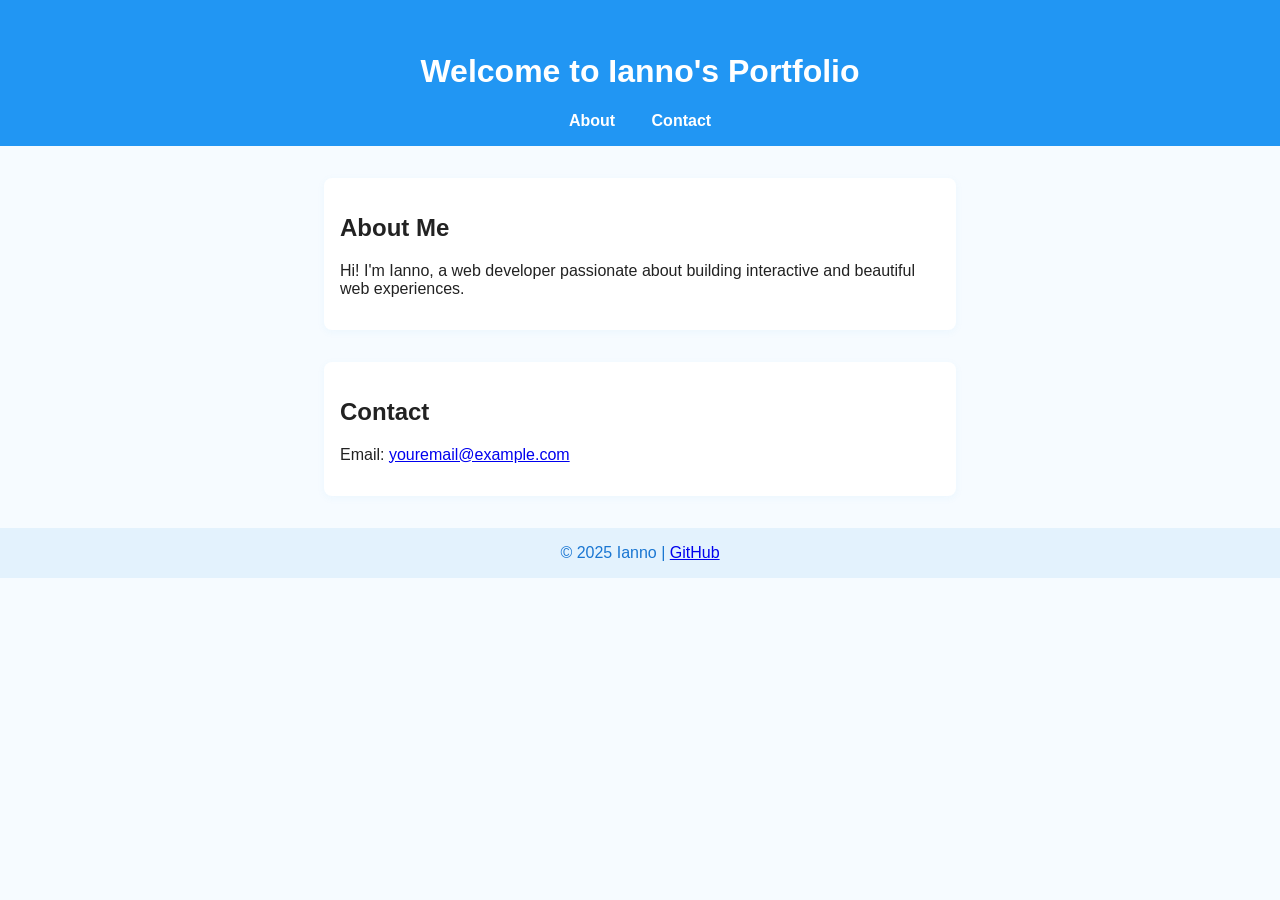
==== landing page/index.html @ ff1226e9 "chore: initial commit with portfolio starter files" ====
<!DOCTYPE html>
<html lang="en">
<head>
  <meta charset="UTF-8" />
  <meta name="viewport" content="width=device-width,initial-scale=1.0" />
  <title>Ianno's Landing Page</title>
  <link rel="stylesheet" href="style.css" />
</head>
<body>
  <header>
    <h1>Welcome to Ianno's Portfolio</h1>
    <nav>
      <a href="#about">About</a>
      <a href="#contact">Contact</a>
    </nav>
  </header>

  <section id="about">
    <h2>About Me</h2>
    <p>
      Hi! I'm Ianno, a web developer passionate about building interactive and beautiful web experiences.
    </p>
  </section>

  <section id="contact">
    <h2>Contact</h2>
    <p>
      Email: <a href="mailto:youremail@example.com">youremail@example.com</a>
    </p>
  </section>

  <footer>
    &copy; 2025 Ianno | <a href="https://github.com/ianno-iann">GitHub</a>
  </footer>
</body>
</html>
---- landing page/style.css ----
body {
  font-family: 'Segoe UI', Arial, sans-serif;
  background: #f6fbff;
  color: #222;
  margin: 0;
  padding: 0;
}

header {
  background: #2196f3;
  color: #fff;
  padding: 2em 1em 1em 1em;
  text-align: center;
}

nav {
  margin-top: 1em;
}

nav a {
  color: #fff;
  text-decoration: none;
  margin: 0 1em;
  font-weight: bold;
  transition: text-decoration 0.2s;
}

nav a:hover {
  text-decoration: underline;
}

section {
  max-width: 600px;
  margin: 2em auto;
  padding: 1em;
  background: #fff;
  border-radius: 8px;
  box-shadow: 0 2px 8px rgba(33, 150, 243, 0.05);
}

footer {
  text-align: center;
  padding: 1em;
  background: #e3f2fd;
  color: #1976d2;
  margin-top: 2em;
  font-size: 1em;
}
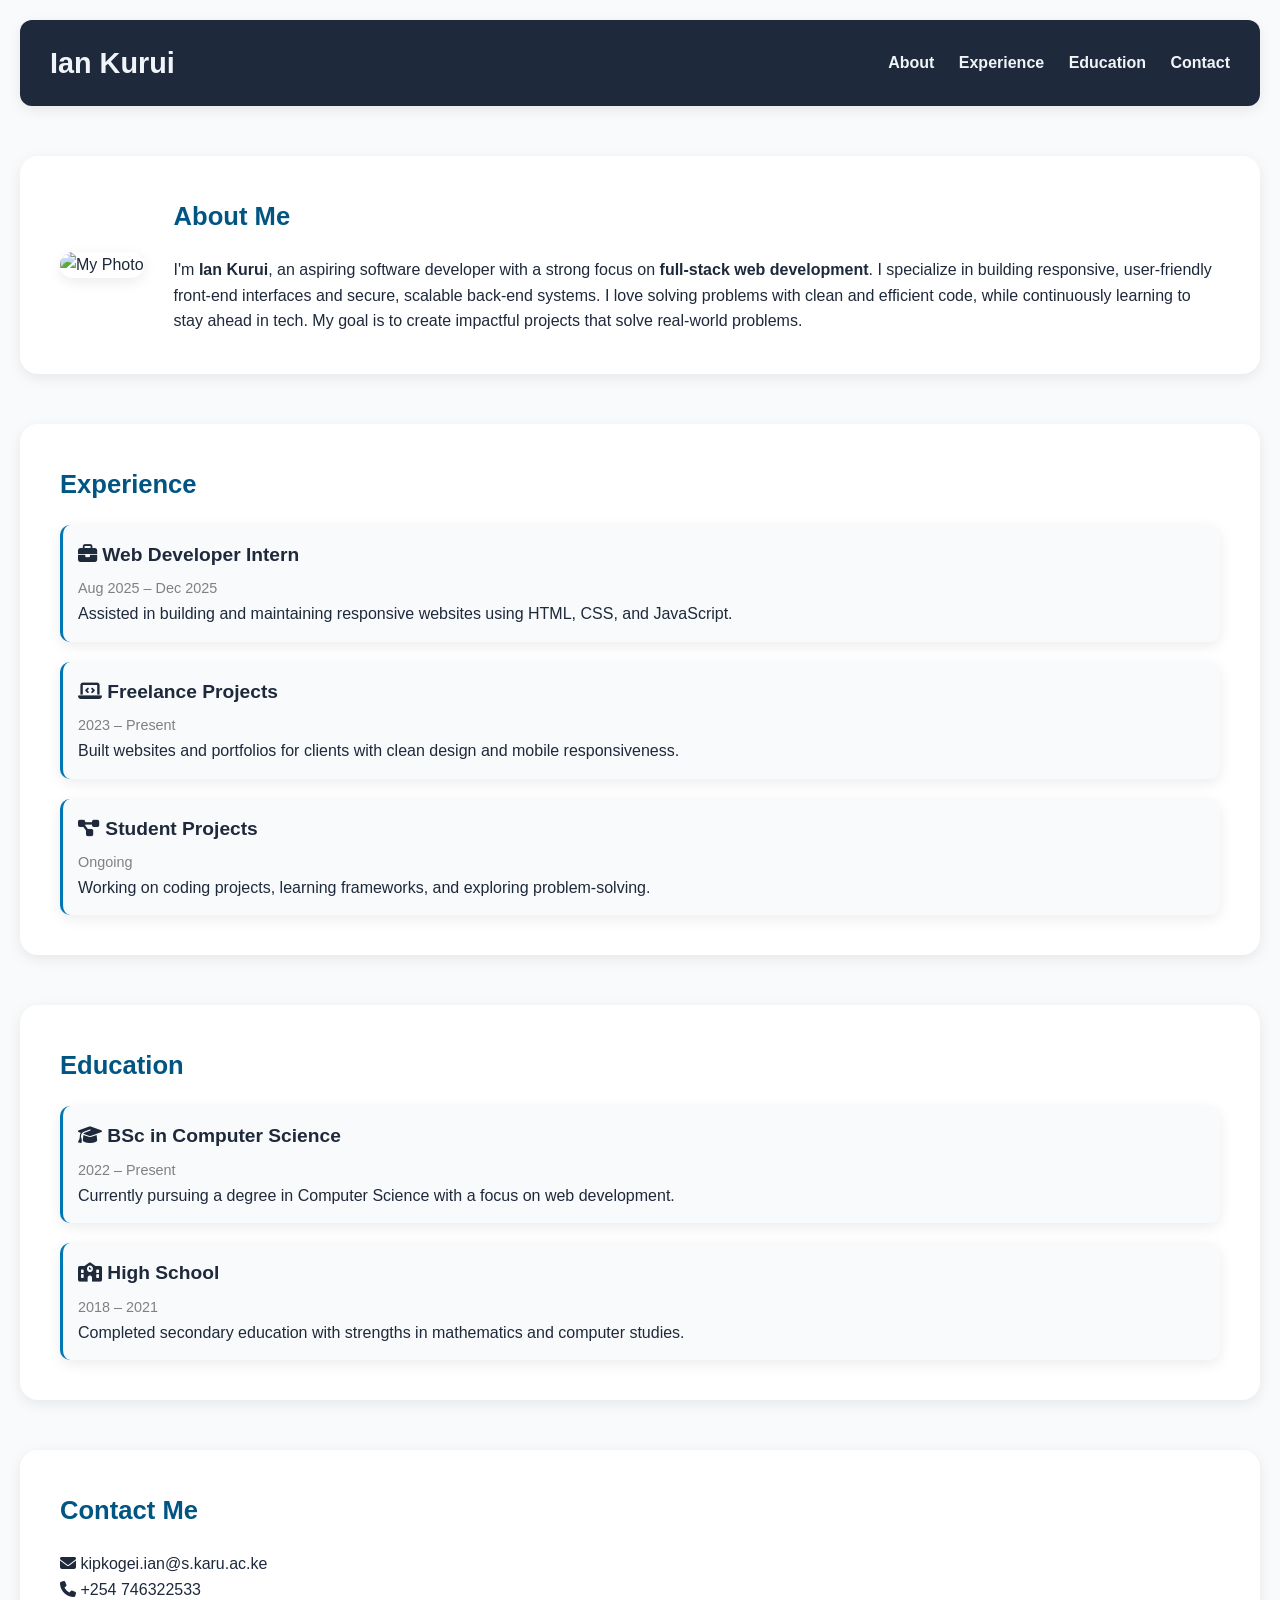
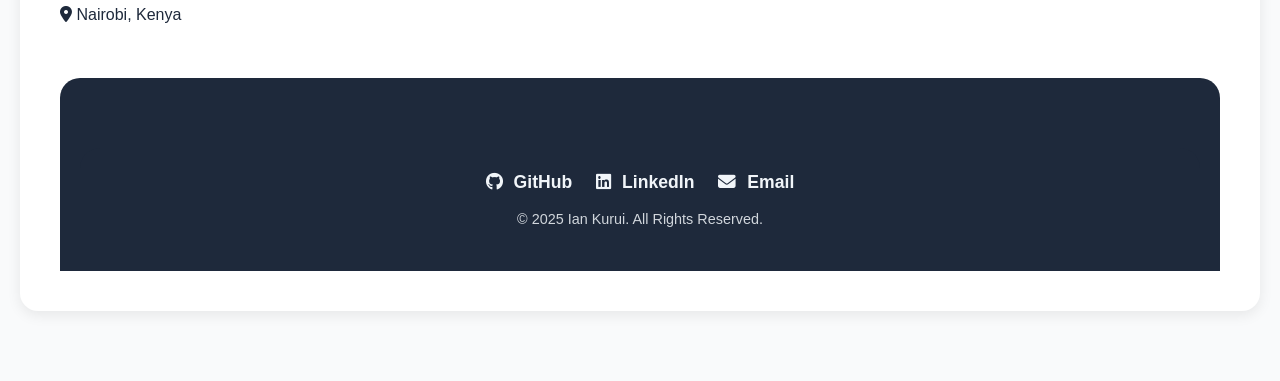
==== commit 17da67ab: "try commit" ====
--- a/landing page/index.html
+++ b/landing page/index.html
@@ -1,36 +1,109 @@
 <!DOCTYPE html>
 <html lang="en">
 <head>
-  <meta charset="UTF-8" />
-  <meta name="viewport" content="width=device-width,initial-scale=1.0" />
-  <title>Ianno's Landing Page</title>
-  <link rel="stylesheet" href="style.css" />
+  <meta charset="UTF-8">
+  <meta name="viewport" content="width=device-width, initial-scale=1.0">
+  <title>Ian Kurui - Portfolio</title>
+  <link rel="stylesheet" href="assets/style.css">
+  <link rel="stylesheet" href="https://cdnjs.cloudflare.com/ajax/libs/font-awesome/6.5.0/css/all.min.css">
 </head>
 <body>
+  <!-- Header -->
   <header>
-    <h1>Welcome to Ianno's Portfolio</h1>
+    <h1>Ian Kurui</h1>
     <nav>
       <a href="#about">About</a>
+      <a href="#experience">Experience</a>
+      <a href="#education">Education</a>
       <a href="#contact">Contact</a>
     </nav>
   </header>
 
+  <!-- About Section -->
   <section id="about">
-    <h2>About Me</h2>
-    <p>
-      Hi! I'm Ianno, a web developer passionate about building interactive and beautiful web experiences.
-    </p>
+    <div class="about-container">
+      <div class="about-image">
+        <img src=" " alt="My Photo">
+      </div>
+      <div class="about-text">
+        <h2>About Me</h2>
+        <p>
+          I'm <strong>Ian Kurui</strong>, an aspiring software developer with a strong focus on 
+          <b>full-stack web development</b>. 
+          I specialize in building responsive, user-friendly front-end interfaces and secure, scalable back-end systems.  
+          I love solving problems with clean and efficient code, while continuously learning to stay ahead in tech.  
+          My goal is to create impactful projects that solve real-world problems.
+        </p>
+      </div>
+    </div>
   </section>
 
-  <section id="contact">
-    <h2>Contact</h2>
-    <p>
-      Email: <a href="mailto:youremail@example.com">youremail@example.com</a>
-    </p>
+  <!-- Experience Section -->
+  <section id="experience">
+    <h2>Experience</h2>
+    <div class="timeline">
+      <div class="timeline-item">
+        <h3><i class="fas fa-briefcase"></i> Web Developer Intern</h3>
+        <span class="date">Aug 2025 – Dec 2025</span>
+        <p>Assisted in building and maintaining responsive websites using HTML, CSS, and JavaScript.</p>
+      </div>
+      <div class="timeline-item">
+        <h3><i class="fas fa-laptop-code"></i> Freelance Projects</h3>
+        <span class="date">2023 – Present</span>
+        <p>Built websites and portfolios for clients with clean design and mobile responsiveness.</p>
+      </div>
+      <div class="timeline-item">
+        <h3><i class="fas fa-project-diagram"></i> Student Projects</h3>
+        <span class="date">Ongoing</span>
+        <p>Working on coding projects, learning frameworks, and exploring problem-solving.</p>
+      </div>
+    </div>
   </section>
 
+  <!-- Education Section -->
+  <section id="education">
+    <h2>Education</h2>
+    <div class="timeline">
+      <div class="timeline-item">
+        <h3><i class="fas fa-graduation-cap"></i> BSc in Computer Science</h3>
+        <span class="date">2022 – Present</span>
+        <p>Currently pursuing a degree in Computer Science with a focus on web development.</p>
+      </div>
+      <div class="timeline-item">
+        <h3><i class="fas fa-school"></i> High School</h3>
+        <span class="date">2018 – 2021</span>
+        <p>Completed secondary education with strengths in mathematics and computer studies.</p>
+      </div>
+    </div>
+  </section>
+
+  <!-- Contact Section -->
+  <section id="contact">
+    <h2>Contact Me</h2>
+    <div class="contact-container">
+      <!-- Contact Info -->
+      <div class="contact-info">
+        <p><i class="fas fa-envelope"></i> kipkogei.ian@s.karu.ac.ke</p>
+        <p><i class="fas fa-phone"></i> +254 746322533</p>
+        <p><i class="fas fa-map-marker-alt"></i> Nairobi, Kenya</p>
+      </div>
+
+  <!-- Footer / Social Links -->
   <footer>
-    &copy; 2025 Ianno | <a href="https://github.com/ianno-iann">GitHub</a>
-  </footer>
+<footer>
+  <div class="social-links">
+    <a href="https://github.com/ianno-iann" target="_blank">
+      <i class="fab fa-github"></i> GitHub
+    </a>
+    <a href="https://linkedin.com/in/kipkosgei-ian" target="_blank">
+      <i class="fab fa-linkedin"></i> LinkedIn
+    </a>
+    <a href="mailto:kipkogei.ian@s.karu.ac.ke">
+      <i class="fas fa-envelope"></i> Email
+    </a>
+  </div>
+  <p>&copy; 2025 Ian Kurui. All Rights Reserved.</p>
+</footer>
+</footer>
 </body>
 </html>
--- a/landing page/assets/style.css
+++ b/landing page/assets/style.css
@@ -0,0 +1,230 @@
+/* ====== Global Styles ====== */
+:root {
+  --bg: #f9fafb;
+  --card: #ffffff;
+  --header-bg: #1e293b;
+  --header-text: #f1f5f9;
+  --text: #1e293b;
+  --brand: #0077b5;
+  --brand-dark: #005582;
+  --border: #e2e8f0;
+  --focus: rgba(0, 119, 181, 0.25);
+  --shadow: 0 4px 14px rgba(0, 0, 0, 0.08);
+}
+
+* {
+  margin: 0;
+  padding: 0;
+  box-sizing: border-box;
+}
+
+body {
+  font-family: "Segoe UI", Tahoma, Geneva, Verdana, sans-serif;
+  line-height: 1.6;
+  background: var(--bg);
+  color: var(--text);
+  padding: 20px;
+}
+
+/* ====== Header ====== */
+header {
+  display: flex;
+  justify-content: space-between;
+  align-items: center;
+  padding: 20px 30px;
+  background: var(--header-bg);
+  color: var(--header-text);
+  border-radius: 12px;
+  box-shadow: var(--shadow);
+}
+
+header h1 {
+  font-size: 1.8rem;
+}
+
+header nav a {
+  color: var(--header-text);
+  margin-left: 20px;
+  text-decoration: none;
+  font-weight: 600;
+  transition: color 0.3s;
+}
+
+header nav a:hover {
+  color: var(--brand);
+}
+
+/* ====== About Section ====== */
+#about {
+  margin: 50px auto;
+  padding: 40px;
+  background: var(--card);
+  border-radius: 18px;
+  box-shadow: var(--shadow);
+  display: flex;
+  gap: 30px;
+  align-items: center;
+}
+
+.about-container {
+  display: flex;
+  flex-wrap: wrap;
+  gap: 30px;
+  align-items: center;
+}
+
+.about-image img {
+  max-width: 220px;
+  border-radius: 16px;
+  box-shadow: var(--shadow);
+}
+
+.about-text {
+  flex: 1;
+}
+
+/* ====== Experience & Education ====== */
+section {
+  margin: 50px auto;
+  padding: 40px;
+  background: var(--card);
+  border-radius: 18px;
+  box-shadow: var(--shadow);
+}
+
+section h2 {
+  margin-bottom: 20px;
+  font-size: 1.6rem;
+  color: var(--brand-dark);
+}
+
+.timeline {
+  display: flex;
+  flex-direction: column;
+  gap: 20px;
+}
+
+.timeline-item {
+  padding: 15px;
+  border-left: 3px solid var(--brand);
+  background: var(--bg);
+  border-radius: 10px;
+  box-shadow: var(--shadow);
+}
+
+.timeline-item h3 {
+  font-size: 1.2rem;
+  margin-bottom: 5px;
+}
+
+.timeline-item .date {
+  font-size: 0.9rem;
+  color: gray;
+  margin-bottom: 10px;
+}
+
+/* ====== Footer ====== */
+footer {
+  margin-top: 50px;
+  padding: 2.5rem 1rem;
+  background: var(--header-bg);
+  color: var(--header-text);
+  border-radius: 20px 20px 0 0;
+}
+
+/* Flex container for left/right layout */
+footer .footer-container {
+  display: flex;
+  justify-content: space-between; /* Spread left & right */
+  align-items: center;            /* Vertical alignment */
+  gap: 20px;
+  flex-wrap: wrap;                /* Stack on small screens */
+}
+
+/* Contact info on left */
+footer .contact-info {
+  flex: 1;
+  text-align: left;
+  font-size: 1rem;
+  line-height: 1.6;
+}
+
+footer .contact-info p {
+  margin: 6px 0;
+}
+
+footer .contact-info i {
+  color: var(--brand);
+  margin-right: 8px;
+}
+
+/* Social links on right */
+footer .social-links {
+  flex: 1;
+  display: flex;
+  justify-content: flex-end;
+  gap: 1.5rem;
+}
+
+footer .social-links a {
+  color: var(--header-text);
+  font-size: 1.3rem; /* clean smaller icons */
+  transition: color 0.3s, transform 0.3s;
+}
+
+footer .social-links a:hover {
+  color: var(--brand);
+  transform: scale(1.15);
+}
+
+/* Footer note under both */
+footer p {
+  margin-top: 20px;
+  font-size: 0.85rem;
+  opacity: 0.75;
+  text-align: center;
+}
+footer {
+  margin-top: 50px;
+  padding: 20px;
+  text-align: center;
+  background: var(--header-bg);
+  color: var(--header-text);
+  border-radius: 20px 20px 0 0;
+}
+
+footer .social-links {
+  margin-bottom: 12px;
+  display: flex;
+  justify-content: center;
+  gap: 24px;
+  flex-wrap: wrap;
+}
+
+footer .social-links a {
+  color: var(--header-text);
+  font-size: 1.1rem;
+  font-weight: 600;
+  text-decoration: none;
+  transition: color 0.25s ease, transform 0.25s ease;
+}
+
+footer .social-links a i {
+  margin-right: 6px;
+}
+
+footer .social-links a:hover {
+  color: var(--brand);   /* brand color highlight */
+  transform: translateY(-2px); /* subtle lift */
+}
+
+footer p {
+  margin-top: 10px;
+  font-size: 0.9rem;
+  opacity: 0.85;
+}
+
+/* ====== Smooth Scroll ====== */
+html {
+  scroll-behavior: smooth;
+}
